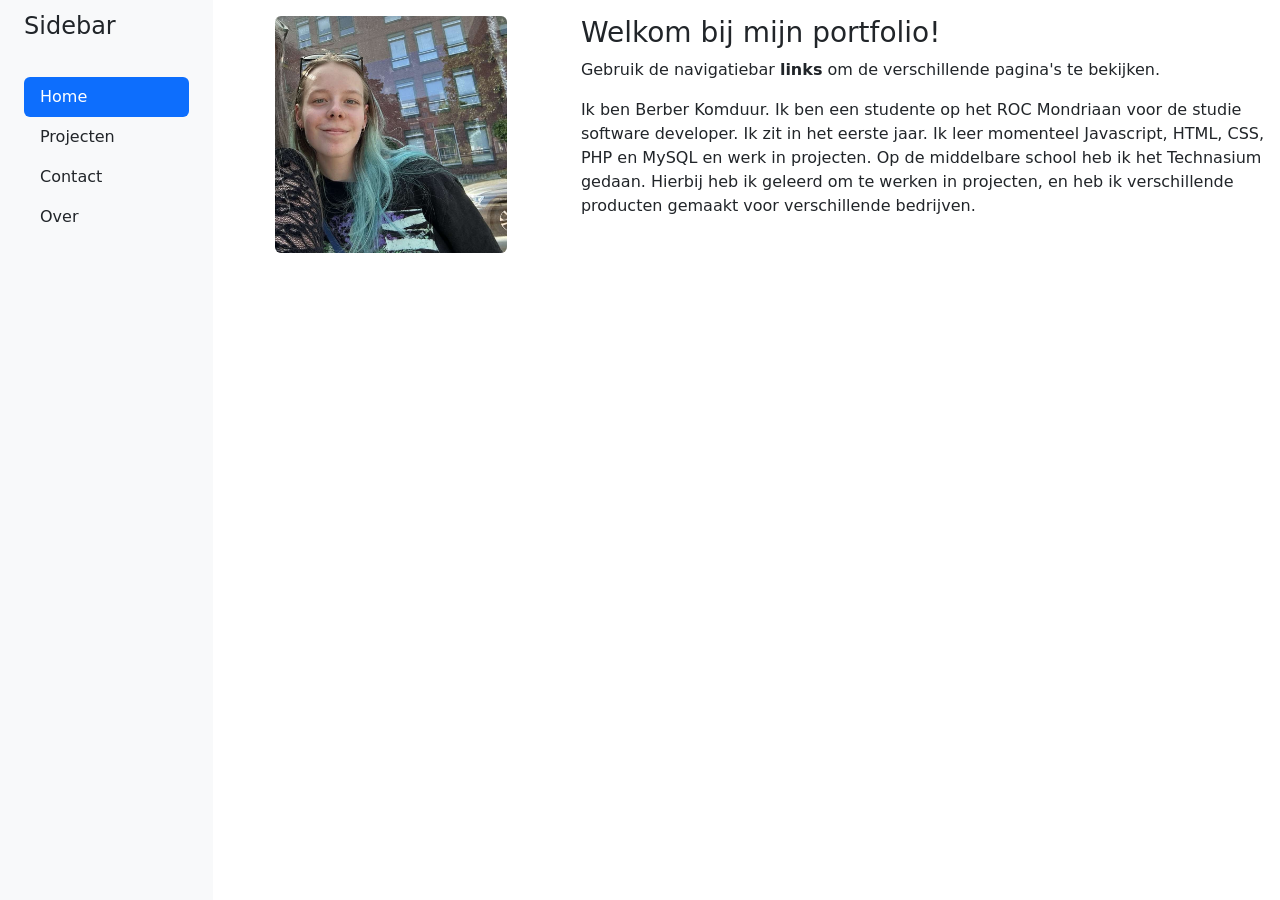
==== index.html @ a818178b "fixed trailing error slash" ====
<!DOCTYPE html>
<html lang="en">
<head>
  <meta charset="UTF-8">
  <meta name="viewport" content="width=device-width, initial-scale=1.0">
  <link href="https://cdn.jsdelivr.net/npm/bootstrap@5.3.6/dist/css/bootstrap.min.css" rel="stylesheet">
  <script src="https://cdn.jsdelivr.net/npm/bootstrap@5.3.6/dist/js/bootstrap.bundle.min.js"></script>
  <title>Portfolio</title>
</head>

<body>
  <div class="container-fluid">
    <div class="row flex-nowrap">
      <div class="col-auto col-md-3 col-xl-2 px-sm-2 px-0 bg-light">
        <div class="d-flex flex-column align-items-sm-start px-3 pt-2 text-dark min-vh-100">
          <a href="/" class="d-flex align-items-center mb-3 mb-md-0 me-md-auto text-dark text-decoration-none">
            <span class="fs-4">Sidebar</span></a>
          <hr>
          <ul class="nav nav-pills flex-column mb-auto w-100">
            <li class="nav-item">
              <a href="index.html" class="nav-link link active">Home</a>
            </li>
            <li>
              <a href="projecten.html" class="nav-link link-dark">Projecten</a>
            </li>
            <li>
              <a href="contact.html" class="nav-link link-dark">Contact</a>
            </li>
            <li>
              <a href="about.html" class="nav-link link-dark">Over</a>
            </li>
          </ul>
        </div>
      </div>

      <div class="col py-3">
        <div class="row">
          <div class="col-md-4 text-center mb-3">
            <img src="img/me.png" alt="me" class="img-fluid rounded" style="width: 70%">
          </div>
          <div class="col-md-8">
            <h3>Welkom bij mijn portfolio!</h3>
            <p>
              Gebruik de navigatiebar <b>links</b> om de verschillende
              pagina's te bekijken.
            </p>
            <p>
              Ik ben Berber Komduur. Ik ben een studente op het ROC Mondriaan
              voor de studie software developer. Ik zit in het eerste jaar. Ik
              leer momenteel Javascript, HTML, CSS, PHP en MySQL en werk in
              projecten. Op de middelbare school heb ik het Technasium gedaan.
              Hierbij heb ik geleerd om te werken in projecten, en heb ik
              verschillende producten gemaakt voor verschillende bedrijven.
            </p>
          </div>
        </div>
      </div>
    </div>
  </div>
</body>

</html>
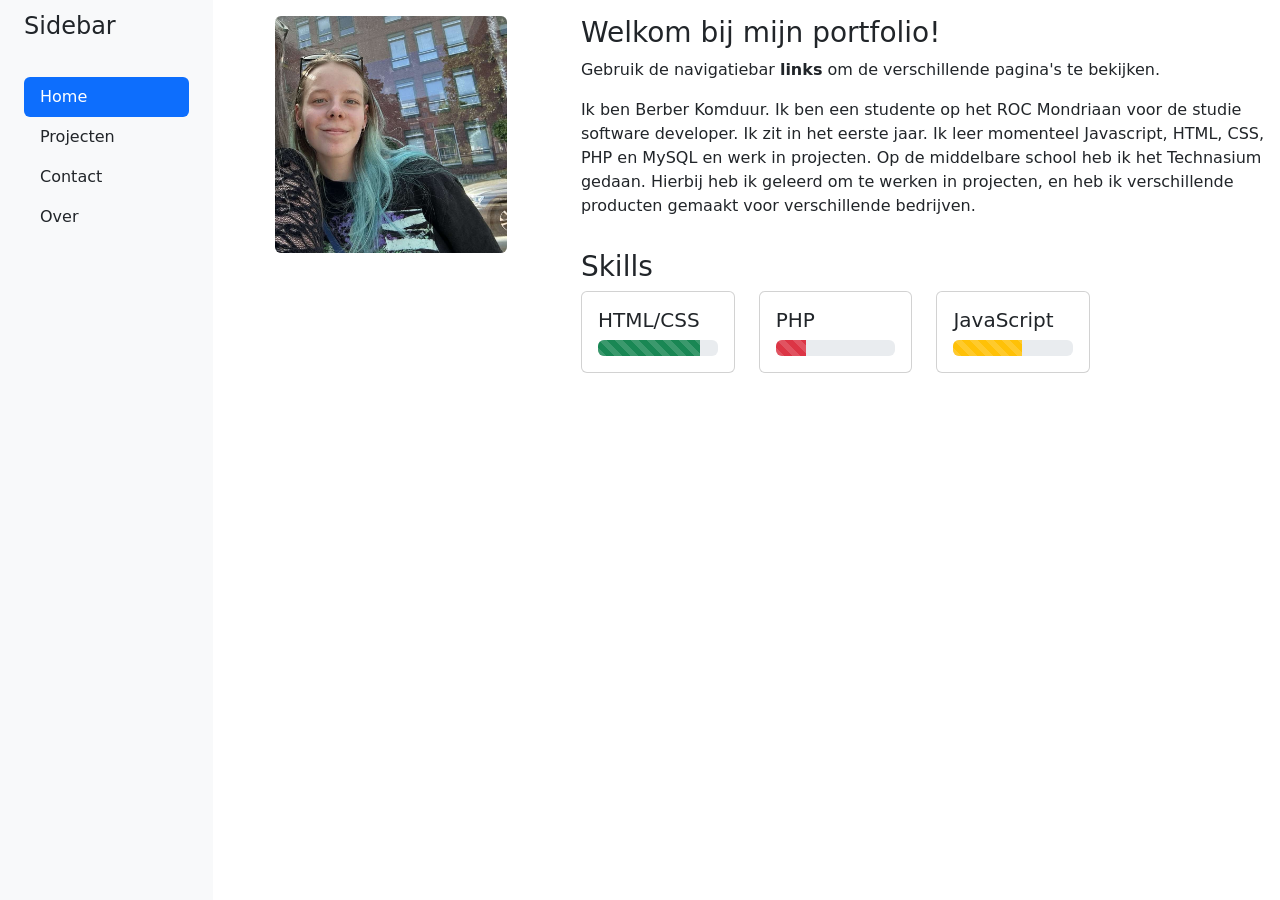
==== commit 88561070: "added about page" ====
--- a/index.html
+++ b/index.html
@@ -1,5 +1,6 @@
 <!DOCTYPE html>
 <html lang="en">
+
 <head>
   <meta charset="UTF-8">
   <meta name="viewport" content="width=device-width, initial-scale=1.0">
@@ -35,7 +36,7 @@
 
       <div class="col py-3">
         <div class="row">
-          <div class="col-md-4 text-center mb-3">
+          <div class="col-lg-4 text-center mb-3">
             <img src="img/me.png" alt="me" class="img-fluid rounded" style="width: 70%">
           </div>
           <div class="col-md-8">
@@ -52,7 +53,46 @@
               Hierbij heb ik geleerd om te werken in projecten, en heb ik
               verschillende producten gemaakt voor verschillende bedrijven.
             </p>
+
+          <div class="col py-3">
+            <h3>Skills</h3>
+            <div class="row row-cols-1 row-cols-sm-1 row-cols-md-3 row-cols-xl-4 g-4">
+              <div class="col">
+                <div class="card h-auto">
+                  <div class="card-body">
+                    <h5 class="card-title">HTML/CSS</h5>
+                    <div class="progress">
+                      <div class="progress-bar progress-bar-striped bg-success" role="progressbar" style="width: 85%" aria-valuenow="10" aria-valuemin="0" aria-valuemax="100">
+                      </div>
+                    </div>
+                  </div>
+                </div>
+              </div>
+              <div class="col">
+                <div class="card h-auto">
+                  <div class="card-body">
+                    <h5 class="card-title">PHP</h5>
+                    <div class="progress">
+                      <div class="progress-bar progress-bar-striped bg-danger" role="progressbar" style="width: 25%" aria-valuenow="10" aria-valuemin="0" aria-valuemax="100">
+                      </div>
+                    </div>
+                  </div>
+                </div>
+              </div>
+              <div class="col">
+                <div class="card h-auto">
+                  <div class="card-body">
+                    <h5 class="card-title">JavaScript</h5>
+                    <div class="progress">
+                      <div class="progress-bar progress-bar-striped bg-warning" role="progressbar" style="width: 57%" aria-valuenow="10" aria-valuemin="0" aria-valuemax="100">
+                      </div>
+                    </div>
+                  </div>
+                </div>
+              </div>
+            </div>
           </div>
+        </div>
         </div>
       </div>
     </div>
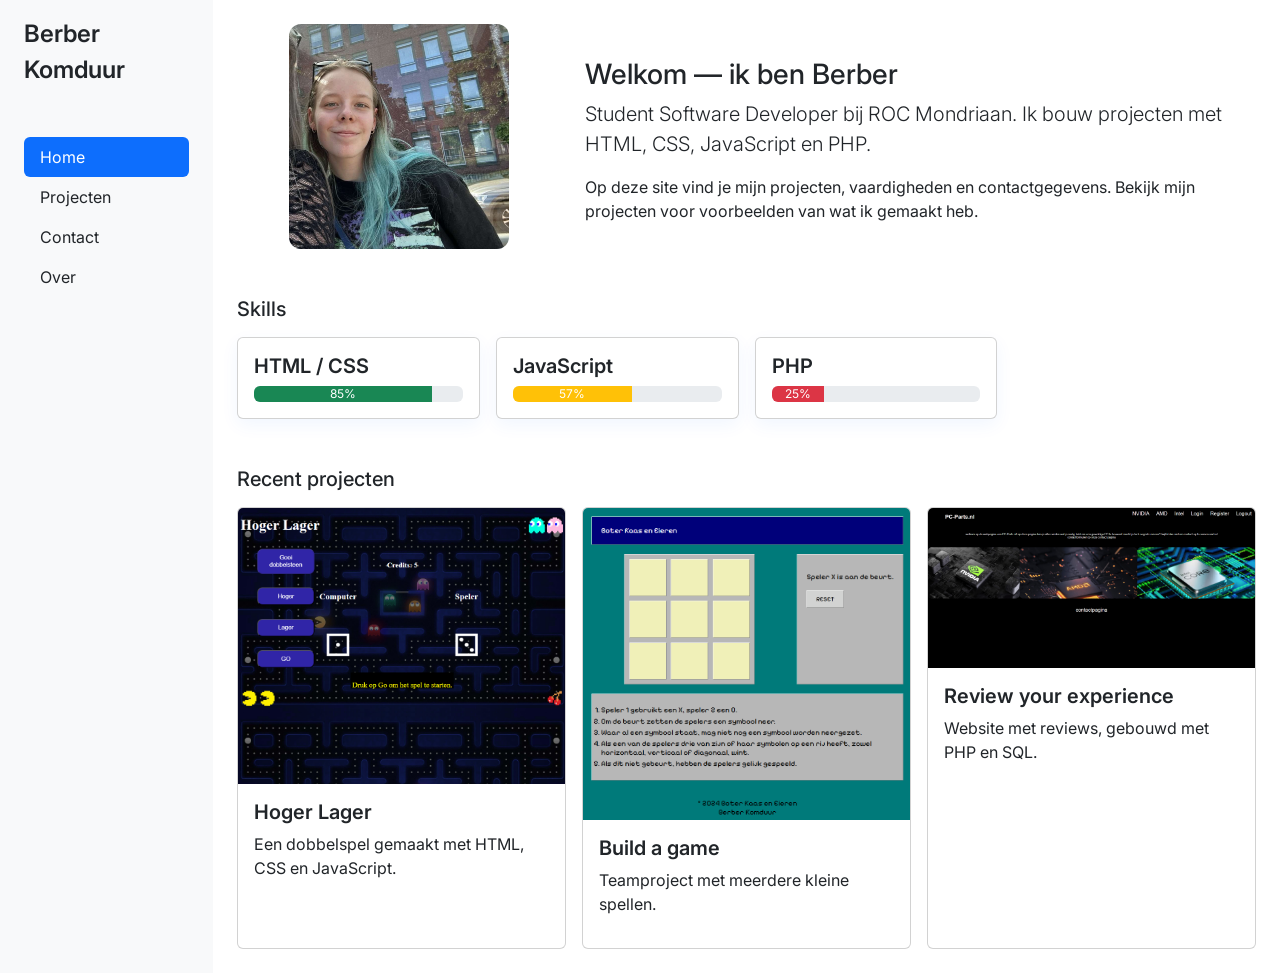
==== commit 98539aca: "Add responsive sidebar, offcanvas menu and styles Update site layout to be responsive and add global" ====
--- a/index.html
+++ b/index.html
@@ -1,25 +1,27 @@
 <!DOCTYPE html>
-<html lang="en">
+<html lang="nl">
 
 <head>
   <meta charset="UTF-8">
   <meta name="viewport" content="width=device-width, initial-scale=1.0">
   <link href="https://cdn.jsdelivr.net/npm/bootstrap@5.3.6/dist/css/bootstrap.min.css" rel="stylesheet">
   <script src="https://cdn.jsdelivr.net/npm/bootstrap@5.3.6/dist/js/bootstrap.bundle.min.js"></script>
-  <title>Portfolio</title>
+  <link rel="stylesheet" href="css/style.css">
+  <title>Berber Komduur — Portfolio</title>
 </head>
 
 <body>
   <div class="container-fluid">
     <div class="row flex-nowrap">
-      <div class="col-auto col-md-3 col-xl-2 px-sm-2 px-0 bg-light">
-        <div class="d-flex flex-column align-items-sm-start px-3 pt-2 text-dark min-vh-100">
-          <a href="/" class="d-flex align-items-center mb-3 mb-md-0 me-md-auto text-dark text-decoration-none">
-            <span class="fs-4">Sidebar</span></a>
+      <aside class="col-auto col-md-3 col-xl-2 px-sm-2 px-0 sidebar d-none d-md-block">
+        <div class="d-flex flex-column align-items-sm-start px-3 pt-3 text-dark">
+          <a href="index.html" class="d-flex align-items-center mb-3 text-dark text-decoration-none">
+            <span class="fs-4 fw-semibold">Berber Komduur</span>
+          </a>
           <hr>
           <ul class="nav nav-pills flex-column mb-auto w-100">
             <li class="nav-item">
-              <a href="index.html" class="nav-link link active">Home</a>
+              <a href="index.html" class="nav-link active">Home</a>
             </li>
             <li>
               <a href="projecten.html" class="nav-link link-dark">Projecten</a>
@@ -32,69 +34,116 @@
             </li>
           </ul>
         </div>
-      </div>
+      </aside>
 
-      <div class="col py-3">
-        <div class="row">
-          <div class="col-lg-4 text-center mb-3">
-            <img src="img/me.png" alt="me" class="img-fluid rounded" style="width: 70%">
+      <main class="col py-4">
+        <!-- mobile menu toggle -->
+        <div class="container d-md-none mb-2">
+          <button class="btn btn-outline-primary" type="button" data-bs-toggle="offcanvas" data-bs-target="#offcanvasSidebar" aria-controls="offcanvasSidebar">Menu</button>
+        </div>
+        <!-- offcanvas sidebar for small screens -->
+        <div class="offcanvas offcanvas-start" tabindex="-1" id="offcanvasSidebar" aria-labelledby="offcanvasSidebarLabel">
+          <div class="offcanvas-header">
+            <h5 class="offcanvas-title" id="offcanvasSidebarLabel">Berber Komduur</h5>
+            <button type="button" class="btn-close text-reset" data-bs-dismiss="offcanvas" aria-label="Close"></button>
           </div>
-          <div class="col-md-8">
-            <h3>Welkom bij mijn portfolio!</h3>
-            <p>
-              Gebruik de navigatiebar <b>links</b> om de verschillende
-              pagina's te bekijken.
-            </p>
-            <p>
-              Ik ben Berber Komduur. Ik ben een studente op het ROC Mondriaan
-              voor de studie software developer. Ik zit in het eerste jaar. Ik
-              leer momenteel Javascript, HTML, CSS, PHP en MySQL en werk in
-              projecten. Op de middelbare school heb ik het Technasium gedaan.
-              Hierbij heb ik geleerd om te werken in projecten, en heb ik
-              verschillende producten gemaakt voor verschillende bedrijven.
-            </p>
+          <div class="offcanvas-body p-0">
+            <nav class="nav nav-pills flex-column mb-0 p-3">
+              <a href="index.html" class="nav-link active">Home</a>
+              <a href="projecten.html" class="nav-link">Projecten</a>
+              <a href="contact.html" class="nav-link">Contact</a>
+              <a href="about.html" class="nav-link">Over</a>
+            </nav>
+          </div>
+        </div>
 
-          <div class="col py-3">
-            <h3>Skills</h3>
-            <div class="row row-cols-1 row-cols-sm-1 row-cols-md-3 row-cols-xl-4 g-4">
-              <div class="col">
-                <div class="card h-auto">
+        <div class="container">
+          <div class="row align-items-center">
+            <div class="col-lg-4 text-center mb-4">
+              <img src="img/me.png" alt="Berber Komduur" class="img-fluid profile-img">
+            </div>
+            <div class="col-lg-8">
+              <h1 class="h3 mb-2">Welkom — ik ben Berber</h1>
+              <p class="lead mb-3">Student Software Developer bij ROC Mondriaan. Ik bouw projecten met HTML, CSS,
+                JavaScript en PHP.</p>
+              <p>Op deze site vind je mijn projecten, vaardigheden en contactgegevens. Bekijk mijn projecten voor
+                voorbeelden van wat ik gemaakt heb.</p>
+            </div>
+          </div>
+
+          <section class="mt-4">
+            <h2 class="h5 mb-3">Skills</h2>
+            <div class="row g-3">
+              <div class="col-sm-6 col-md-4 col-lg-3">
+                <div class="card skill-card h-100">
                   <div class="card-body">
-                    <h5 class="card-title">HTML/CSS</h5>
+                    <h5 class="card-title">HTML / CSS</h5>
                     <div class="progress">
-                      <div class="progress-bar progress-bar-striped bg-success" role="progressbar" style="width: 85%" aria-valuenow="10" aria-valuemin="0" aria-valuemax="100">
-                      </div>
+                      <div class="progress-bar bg-success" role="progressbar" style="width: 85%" aria-valuenow="85" aria-valuemin="0" aria-valuemax="100">85%</div>
                     </div>
                   </div>
                 </div>
               </div>
-              <div class="col">
-                <div class="card h-auto">
+              <div class="col-sm-6 col-md-4 col-lg-3">
+                <div class="card skill-card h-100">
                   <div class="card-body">
-                    <h5 class="card-title">PHP</h5>
+                    <h5 class="card-title">JavaScript</h5>
                     <div class="progress">
-                      <div class="progress-bar progress-bar-striped bg-danger" role="progressbar" style="width: 25%" aria-valuenow="10" aria-valuemin="0" aria-valuemax="100">
-                      </div>
+                      <div class="progress-bar bg-warning" role="progressbar" style="width: 57%" aria-valuenow="57" aria-valuemin="0" aria-valuemax="100">57%</div>
                     </div>
                   </div>
                 </div>
               </div>
-              <div class="col">
-                <div class="card h-auto">
+              <div class="col-sm-6 col-md-4 col-lg-3">
+                <div class="card skill-card h-100">
                   <div class="card-body">
-                    <h5 class="card-title">JavaScript</h5>
+                    <h5 class="card-title">PHP</h5>
                     <div class="progress">
-                      <div class="progress-bar progress-bar-striped bg-warning" role="progressbar" style="width: 57%" aria-valuenow="10" aria-valuemin="0" aria-valuemax="100">
-                      </div>
+                      <div class="progress-bar bg-danger" role="progressbar" style="width: 25%" aria-valuenow="25" aria-valuemin="0" aria-valuemax="100">25%</div>
                     </div>
                   </div>
                 </div>
               </div>
             </div>
-          </div>
+          </section>
+
+          <section class="mt-5">
+            <h2 class="h5 mb-3">Recent projecten</h2>
+            <div class="row row-cols-1 row-cols-md-3 g-3">
+              <div class="col">
+                <div class="card h-100">
+                  <img src="img/hoger_lager.png" class="card-img-top" alt="Hoger Lager">
+                  <div class="card-body">
+                    <h5 class="card-title">Hoger Lager</h5>
+                    <p class="card-text">Een dobbelspel gemaakt met HTML, CSS en JavaScript.</p>
+                    <a href="projecten.html" class="stretched-link"></a>
+                  </div>
+                </div>
+              </div>
+              <div class="col">
+                <div class="card h-100">
+                  <img src="img/bke.png" class="card-img-top" alt="Build a game">
+                  <div class="card-body">
+                    <h5 class="card-title">Build a game</h5>
+                    <p class="card-text">Teamproject met meerdere kleine spellen.</p>
+                    <a href="projecten.html" class="stretched-link"></a>
+                  </div>
+                </div>
+              </div>
+              <div class="col">
+                <div class="card h-100">
+                  <img src="img/pcparts.PNG" class="card-img-top" alt="Review your experience">
+                  <div class="card-body">
+                    <h5 class="card-title">Review your experience</h5>
+                    <p class="card-text">Website met reviews, gebouwd met PHP en SQL.</p>
+                    <a href="projecten.html" class="stretched-link"></a>
+                  </div>
+                </div>
+              </div>
+            </div>
+          </section>
         </div>
-        </div>
-      </div>
+      </main>
     </div>
   </div>
 </body>
--- a/css/style.css
+++ b/css/style.css
@@ -0,0 +1,38 @@
+@import url('https://fonts.googleapis.com/css2?family=Inter:wght@300;400;600;700&display=swap');
+
+/* Global typography and layout */
+body {
+  font-family: 'Inter', system-ui, -apple-system, 'Segoe UI', Roboto, 'Helvetica Neue', Arial;
+  color: #212529;
+}
+
+/* Sidebar */
+.sidebar {
+  min-height: 100vh;
+  background: #f8f9fa;
+}
+
+.nav-link.active {
+  background-color: #0d6efd;
+  color: #fff !important;
+}
+
+/* Profile image */
+.profile-img {
+  max-width: 220px;
+  border-radius: 12px;
+}
+
+/* Skill cards */
+.skill-card {
+  box-shadow: 0 6px 18px rgba(13,110,253,0.06);
+}
+
+/* Images responsive fallback */
+img {
+  max-width: 100%;
+  height: auto;
+}
+
+/* Small tweaks */
+.card-title { font-weight: 600; }
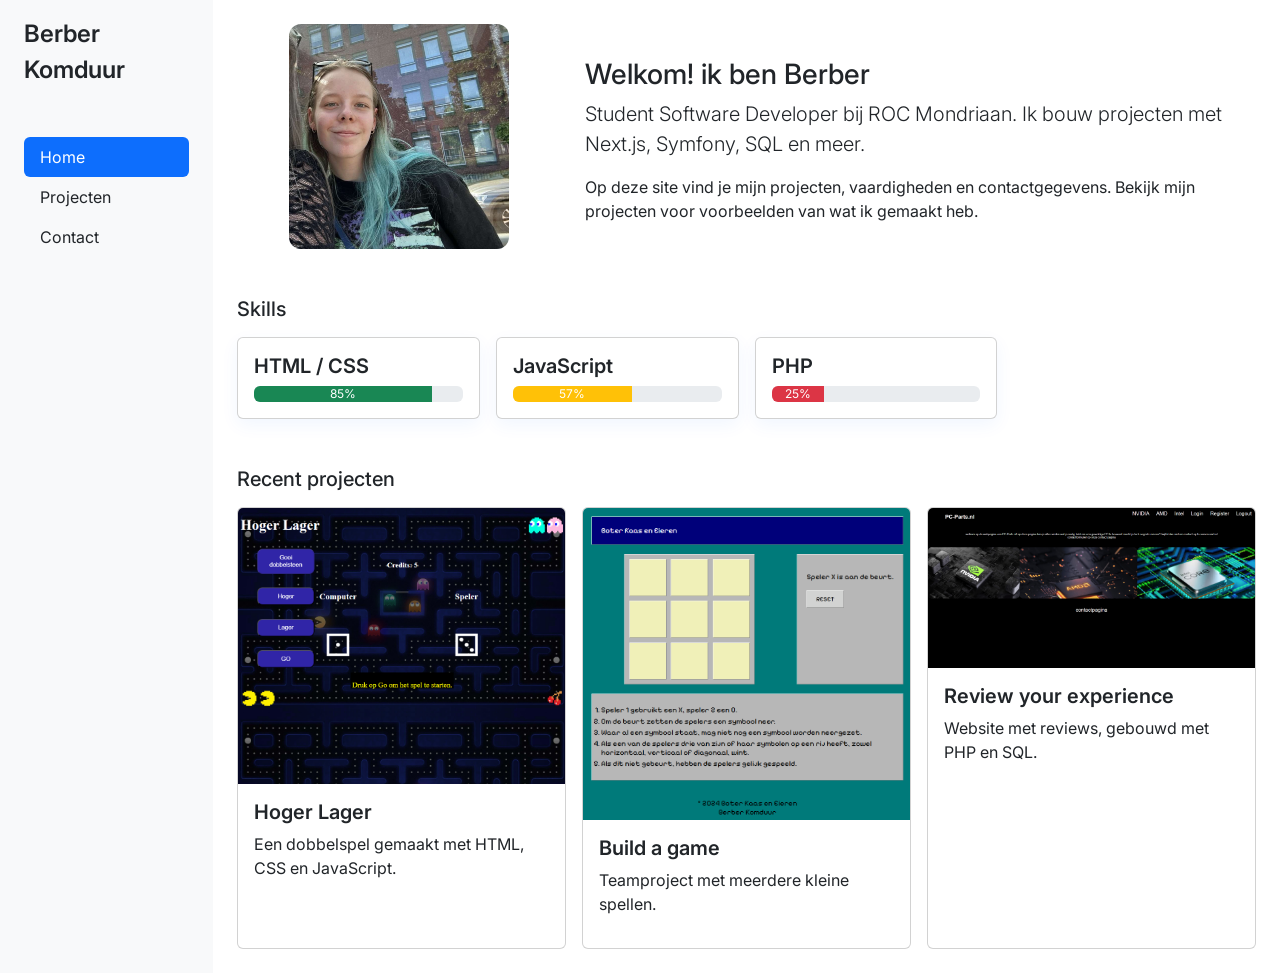
==== commit 6574162e: "Updated layout and projects" ====
--- a/index.html
+++ b/index.html
@@ -29,9 +29,6 @@
             <li>
               <a href="contact.html" class="nav-link link-dark">Contact</a>
             </li>
-            <li>
-              <a href="about.html" class="nav-link link-dark">Over</a>
-            </li>
           </ul>
         </div>
       </aside>
@@ -52,7 +49,6 @@
               <a href="index.html" class="nav-link active">Home</a>
               <a href="projecten.html" class="nav-link">Projecten</a>
               <a href="contact.html" class="nav-link">Contact</a>
-              <a href="about.html" class="nav-link">Over</a>
             </nav>
           </div>
         </div>
@@ -63,9 +59,8 @@
               <img src="img/me.png" alt="Berber Komduur" class="img-fluid profile-img">
             </div>
             <div class="col-lg-8">
-              <h1 class="h3 mb-2">Welkom — ik ben Berber</h1>
-              <p class="lead mb-3">Student Software Developer bij ROC Mondriaan. Ik bouw projecten met HTML, CSS,
-                JavaScript en PHP.</p>
+              <h1 class="h3 mb-2">Welkom! ik ben Berber</h1>
+              <p class="lead mb-3">Student Software Developer bij ROC Mondriaan. Ik bouw projecten met Next.js, Symfony, SQL en meer.</p>
               <p>Op deze site vind je mijn projecten, vaardigheden en contactgegevens. Bekijk mijn projecten voor
                 voorbeelden van wat ik gemaakt heb.</p>
             </div>
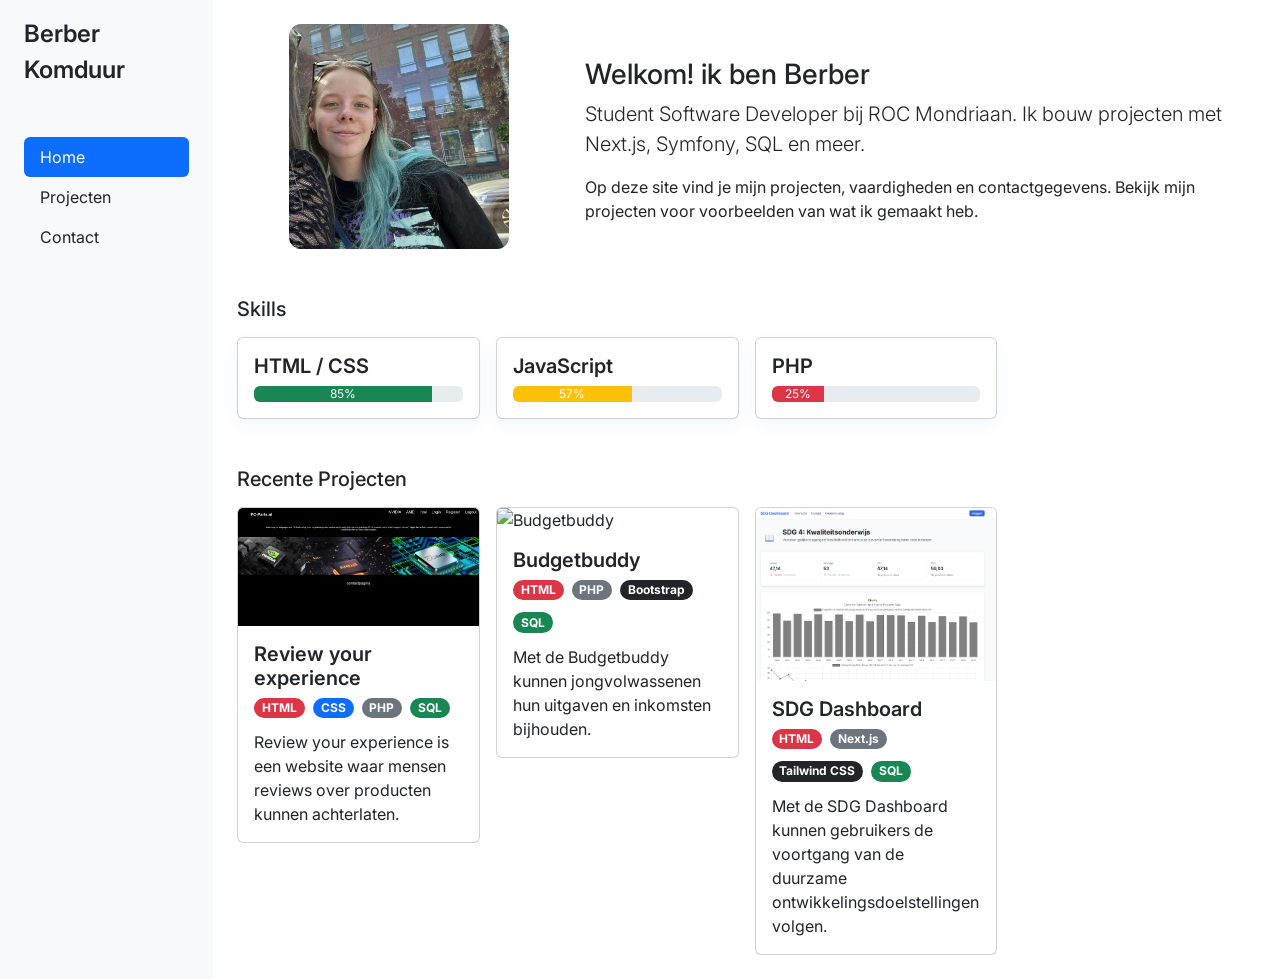
==== commit 71cafb59: "Add project filters, badges, images and JS Introduce client-side project filtering and visual badges" ====
--- a/index.html
+++ b/index.html
@@ -103,35 +103,56 @@
           </section>
 
           <section class="mt-5">
-            <h2 class="h5 mb-3">Recent projecten</h2>
-            <div class="row row-cols-1 row-cols-md-3 g-3">
+            <h2 class="h5 mb-3">Recente Projecten</h2>
+            <div class="row row-cols-1 row-cols-md-2 row-cols-xl-4 g-3">
               <div class="col">
-                <div class="card h-100">
-                  <img src="img/hoger_lager.png" class="card-img-top" alt="Hoger Lager">
+                <div class="card h-auto" data-tech="html css php sql">
+                  <img src="img/pcparts.PNG" class="card-img-top" alt="Review your experience">
                   <div class="card-body">
-                    <h5 class="card-title">Hoger Lager</h5>
-                    <p class="card-text">Een dobbelspel gemaakt met HTML, CSS en JavaScript.</p>
-                    <a href="projecten.html" class="stretched-link"></a>
+                    <h5 class="card-title">Review your experience</h5>
+                    <div class="label-badges mb-2">
+                      <span class="badge rounded-pill bg-danger">HTML</span>
+                      <span class="badge rounded-pill bg-primary">CSS</span>
+                      <span class="badge rounded-pill bg-secondary">PHP</span>
+                      <span class="badge rounded-pill bg-success">SQL</span>
+                    </div>
+                    <p class="card-text">Review your experience is een website waar mensen reviews over producten kunnen achterlaten.
+
+                    </p>
                   </div>
                 </div>
               </div>
               <div class="col">
-                <div class="card h-100">
-                  <img src="img/bke.png" class="card-img-top" alt="Build a game">
+                <div class="card h-auto" data-tech="html php bootstrap sql">
+                  <img src="img/budgetbuddy.PNG" class="card-img-top" alt="Budgetbuddy">
                   <div class="card-body">
-                    <h5 class="card-title">Build a game</h5>
-                    <p class="card-text">Teamproject met meerdere kleine spellen.</p>
-                    <a href="projecten.html" class="stretched-link"></a>
+                    <h5 class="card-title">Budgetbuddy</h5>
+                    <div class="label-badges mb-2">
+                      <span class="badge rounded-pill bg-danger">HTML</span>
+                      <span class="badge rounded-pill bg-secondary">PHP</span>
+                      <span class="badge rounded-pill bg-dark">Bootstrap</span>
+                      <span class="badge rounded-pill bg-success">SQL</span>
+                    </div>
+                    <p class="card-text">Met de Budgetbuddy kunnen jongvolwassenen hun uitgaven en inkomsten bijhouden. 
+
+                    </p>
                   </div>
                 </div>
               </div>
               <div class="col">
-                <div class="card h-100">
-                  <img src="img/pcparts.PNG" class="card-img-top" alt="Review your experience">
+                <div class="card h-auto" data-tech="html php sql nextjs tailwind">
+                  <img src="img/sdgdashboard.png" class="card-img-top" alt="SDG Dashboard">
                   <div class="card-body">
-                    <h5 class="card-title">Review your experience</h5>
-                    <p class="card-text">Website met reviews, gebouwd met PHP en SQL.</p>
-                    <a href="projecten.html" class="stretched-link"></a>
+                    <h5 class="card-title">SDG Dashboard</h5>
+                    <div class="label-badges mb-2">
+                      <span class="badge rounded-pill bg-danger">HTML</span>
+                      <span class="badge rounded-pill bg-secondary">Next.js</span>
+                      <span class="badge rounded-pill bg-dark">Tailwind CSS</span>
+                      <span class="badge rounded-pill bg-success">SQL</span>
+                    </div>
+                    <p class="card-text">Met de SDG Dashboard kunnen gebruikers de voortgang van de duurzame ontwikkelingsdoelstellingen volgen. 
+
+                    </p>
                   </div>
                 </div>
               </div>
@@ -141,6 +162,7 @@
       </main>
     </div>
   </div>
+  <script src="js/main.js"></script>
 </body>
 
 </html>
--- a/css/style.css
+++ b/css/style.css
@@ -36,3 +36,7 @@
 
 /* Small tweaks */
 .card-title { font-weight: 600; }
+
+/* Badge group spacing for Bootstrap badges */
+.label-badges { display: flex; gap: 0.5rem; flex-wrap: wrap; align-items: center; }
+.label-badges .badge { margin-bottom: 0.25rem; }
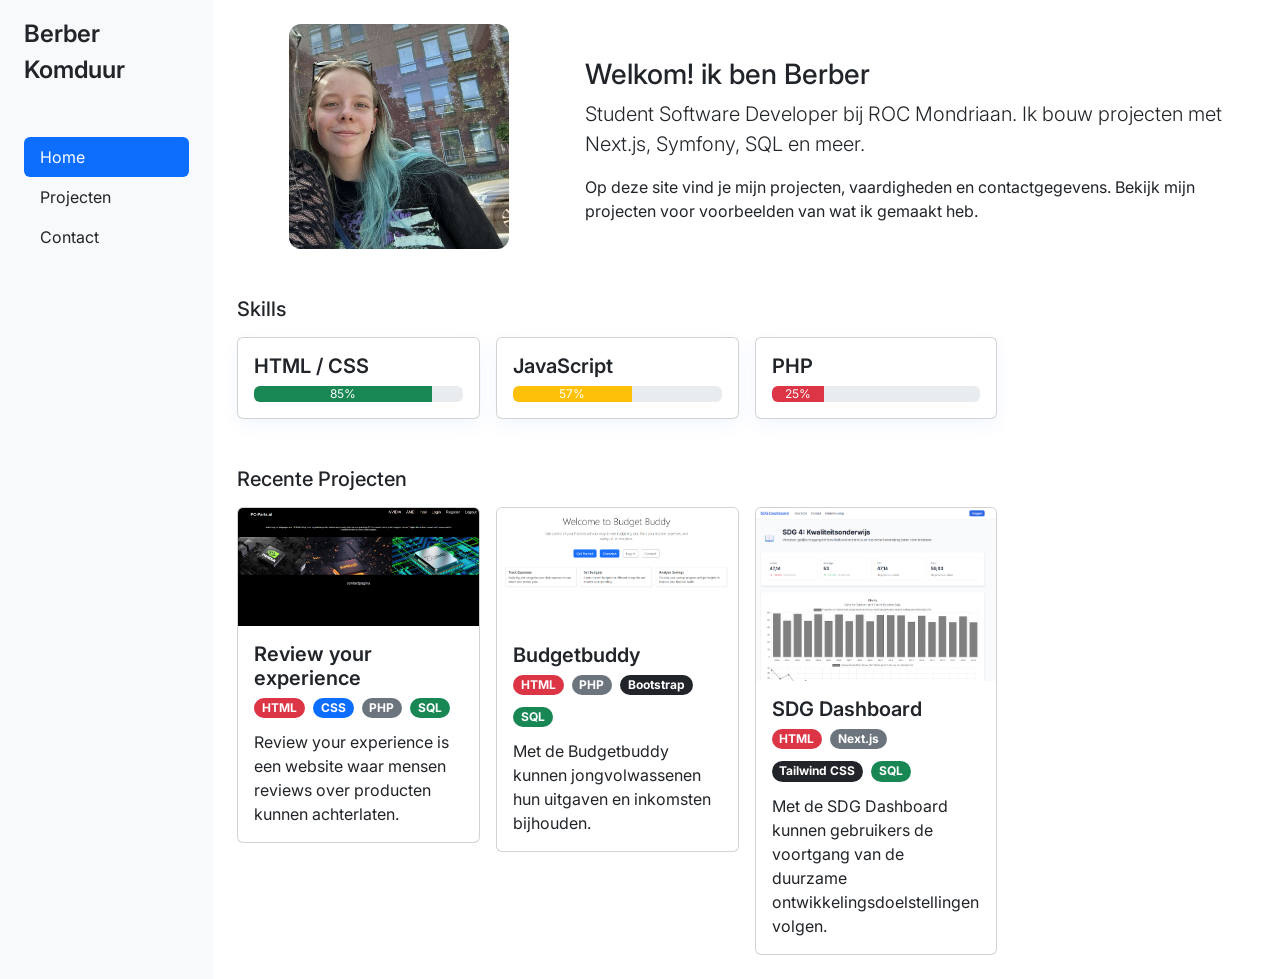
==== commit 9bf2ed1a: "image fix" ====
--- a/index.html
+++ b/index.html
@@ -67,7 +67,7 @@
           </div>
 
           <section class="mt-4">
-            <h2 class="h5 mb-3">Skills</h2>
+            <h5 class="h5 mb-3">Skills</h5>
             <div class="row g-3">
               <div class="col-sm-6 col-md-4 col-lg-3">
                 <div class="card skill-card h-100">
@@ -103,7 +103,7 @@
           </section>
 
           <section class="mt-5">
-            <h2 class="h5 mb-3">Recente Projecten</h2>
+            <h5 class="h5 mb-3">Recente Projecten</h5>
             <div class="row row-cols-1 row-cols-md-2 row-cols-xl-4 g-3">
               <div class="col">
                 <div class="card h-auto" data-tech="html css php sql">
@@ -124,7 +124,7 @@
               </div>
               <div class="col">
                 <div class="card h-auto" data-tech="html php bootstrap sql">
-                  <img src="img/budgetbuddy.PNG" class="card-img-top" alt="Budgetbuddy">
+                  <img src="img/budgetbuddy.png" class="card-img-top" alt="Budgetbuddy">
                   <div class="card-body">
                     <h5 class="card-title">Budgetbuddy</h5>
                     <div class="label-badges mb-2">
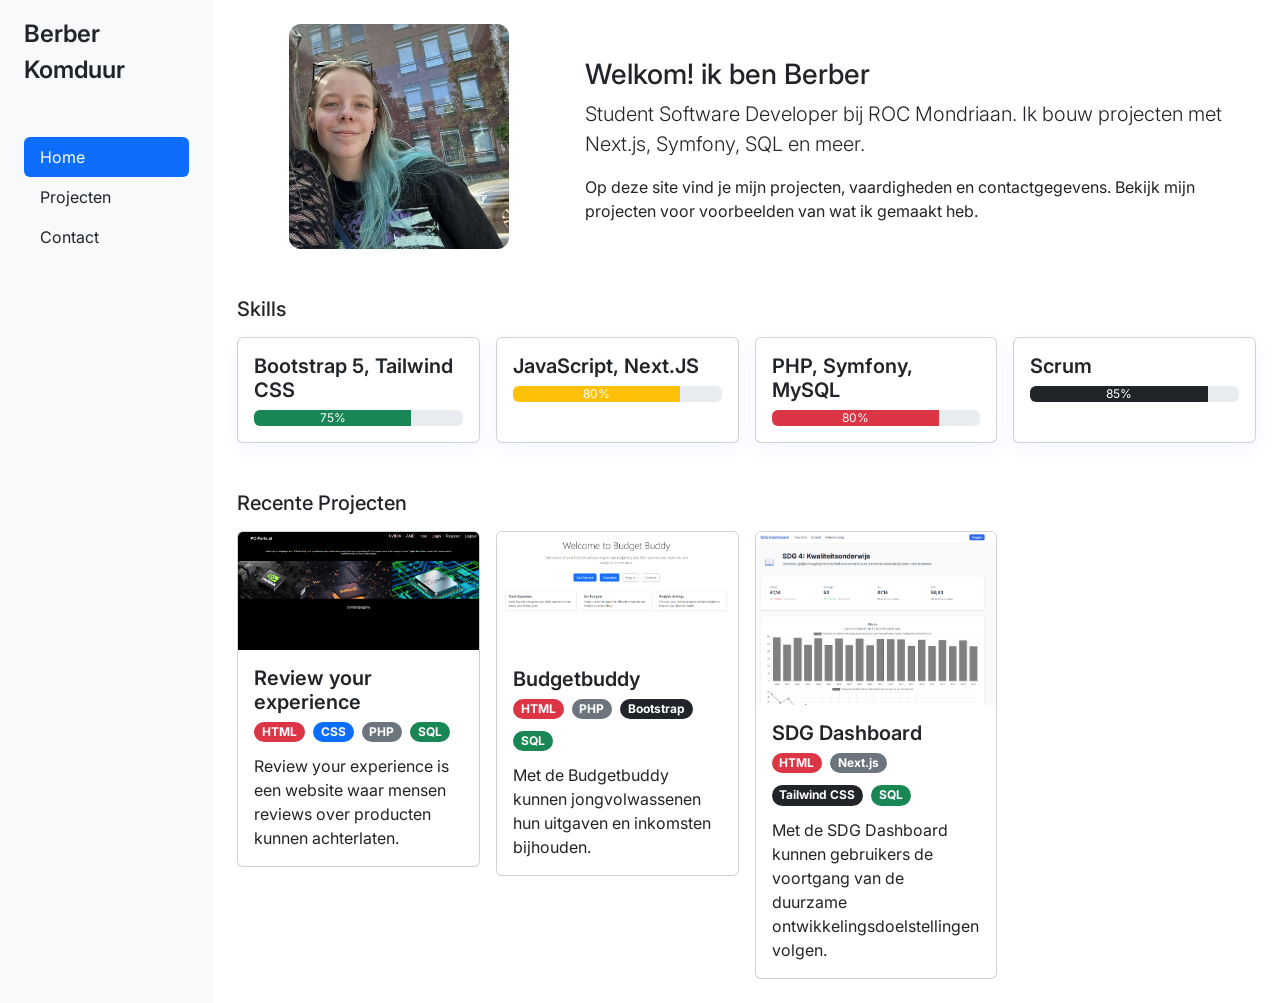
==== commit 3229eb61: "updated skills" ====
--- a/index.html
+++ b/index.html
@@ -72,9 +72,9 @@
               <div class="col-sm-6 col-md-4 col-lg-3">
                 <div class="card skill-card h-100">
                   <div class="card-body">
-                    <h5 class="card-title">HTML / CSS</h5>
+                    <h5 class="card-title">Bootstrap 5, Tailwind CSS</h5>
                     <div class="progress">
-                      <div class="progress-bar bg-success" role="progressbar" style="width: 85%" aria-valuenow="85" aria-valuemin="0" aria-valuemax="100">85%</div>
+                      <div class="progress-bar bg-success" role="progressbar" style="width: 75%" aria-valuenow="75" aria-valuemin="0" aria-valuemax="100">75%</div>
                     </div>
                   </div>
                 </div>
@@ -82,9 +82,9 @@
               <div class="col-sm-6 col-md-4 col-lg-3">
                 <div class="card skill-card h-100">
                   <div class="card-body">
-                    <h5 class="card-title">JavaScript</h5>
+                    <h5 class="card-title">JavaScript, Next.JS</h5>
                     <div class="progress">
-                      <div class="progress-bar bg-warning" role="progressbar" style="width: 57%" aria-valuenow="57" aria-valuemin="0" aria-valuemax="100">57%</div>
+                      <div class="progress-bar bg-warning" role="progressbar" style="width: 80%" aria-valuenow="80" aria-valuemin="0" aria-valuemax="100">80%</div>
                     </div>
                   </div>
                 </div>
@@ -92,9 +92,19 @@
               <div class="col-sm-6 col-md-4 col-lg-3">
                 <div class="card skill-card h-100">
                   <div class="card-body">
-                    <h5 class="card-title">PHP</h5>
+                    <h5 class="card-title">PHP, Symfony, MySQL</h5>
                     <div class="progress">
-                      <div class="progress-bar bg-danger" role="progressbar" style="width: 25%" aria-valuenow="25" aria-valuemin="0" aria-valuemax="100">25%</div>
+                      <div class="progress-bar bg-danger" role="progressbar" style="width: 80%" aria-valuenow="80" aria-valuemin="0" aria-valuemax="100">80%</div>
+                    </div>
+                  </div>
+                </div>
+              </div>
+              <div class="col-sm-6 col-md-4 col-lg-3">
+                <div class="card skill-card h-100">
+                  <div class="card-body">
+                    <h5 class="card-title">Scrum</h5>
+                    <div class="progress">
+                      <div class="progress-bar bg-dark" role="progressbar" style="width: 85%" aria-valuenow="85" aria-valuemin="0" aria-valuemax="100">85%</div>
                     </div>
                   </div>
                 </div>
